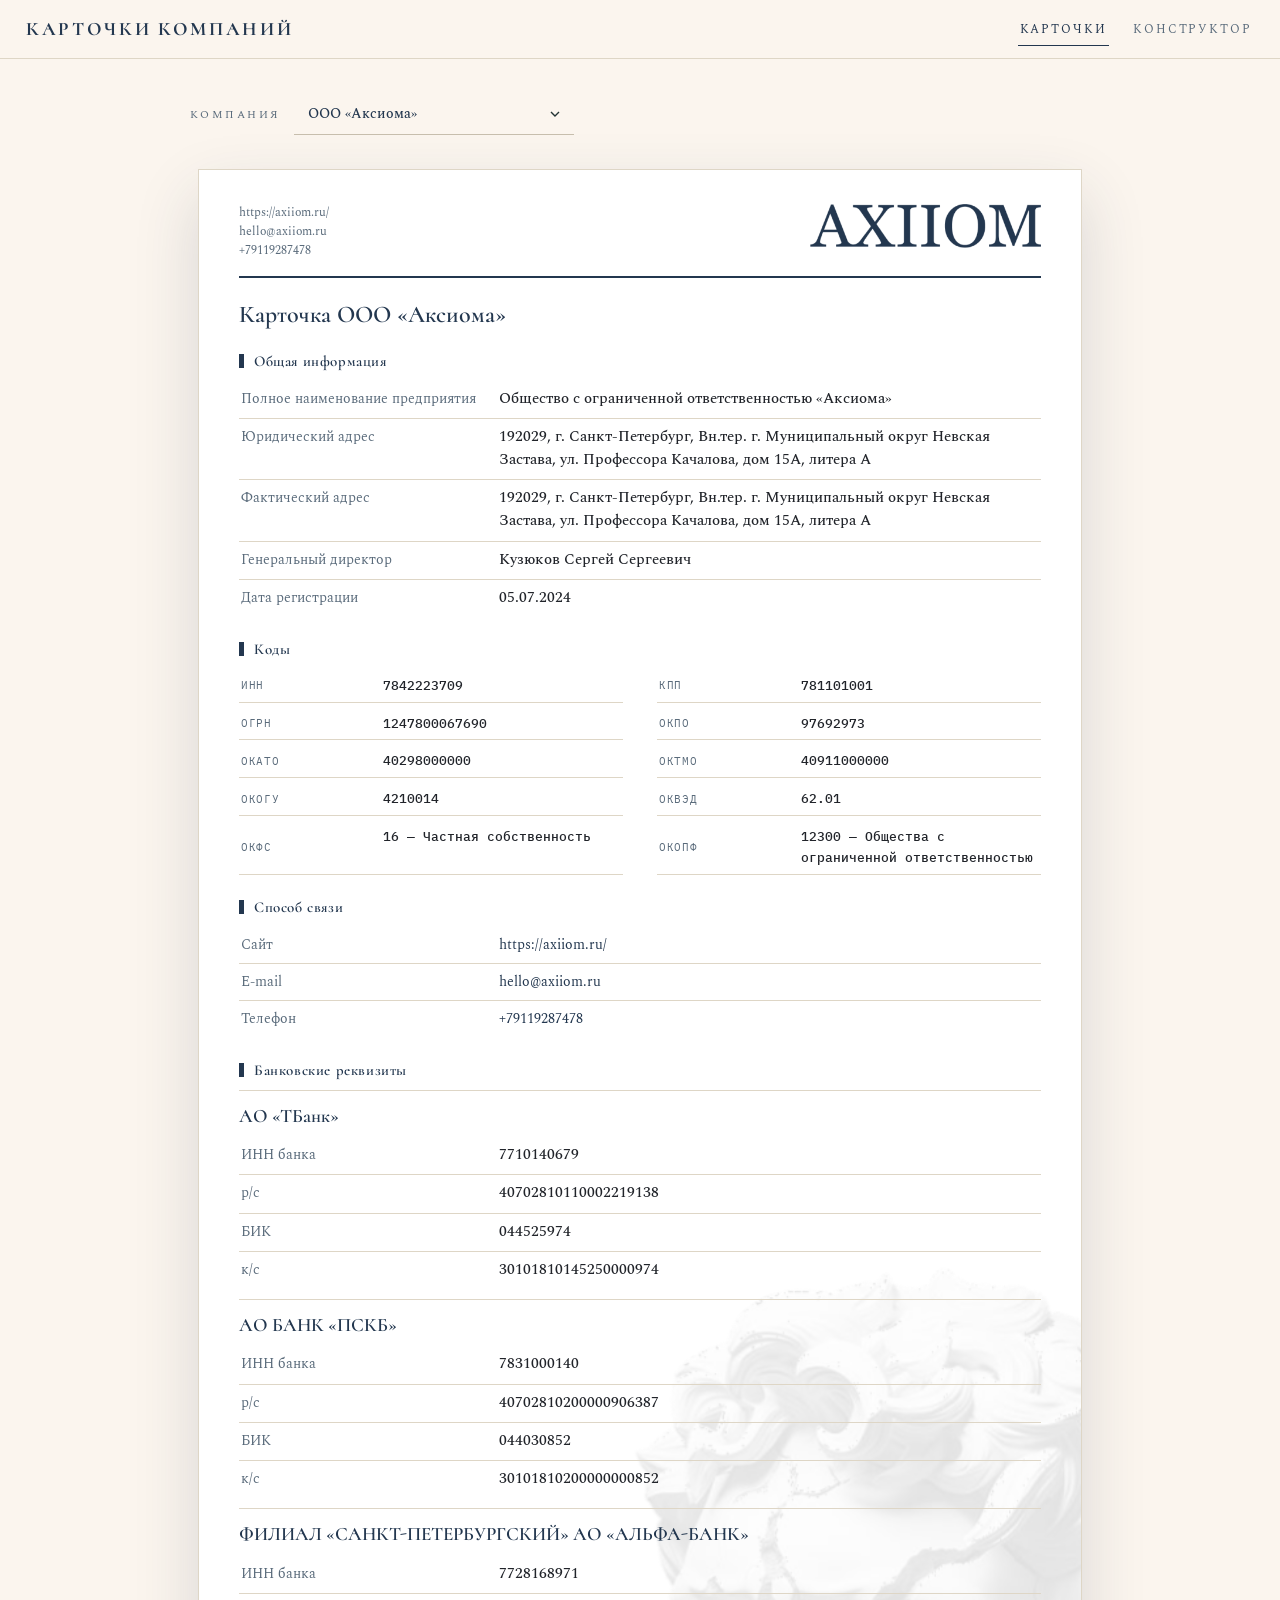
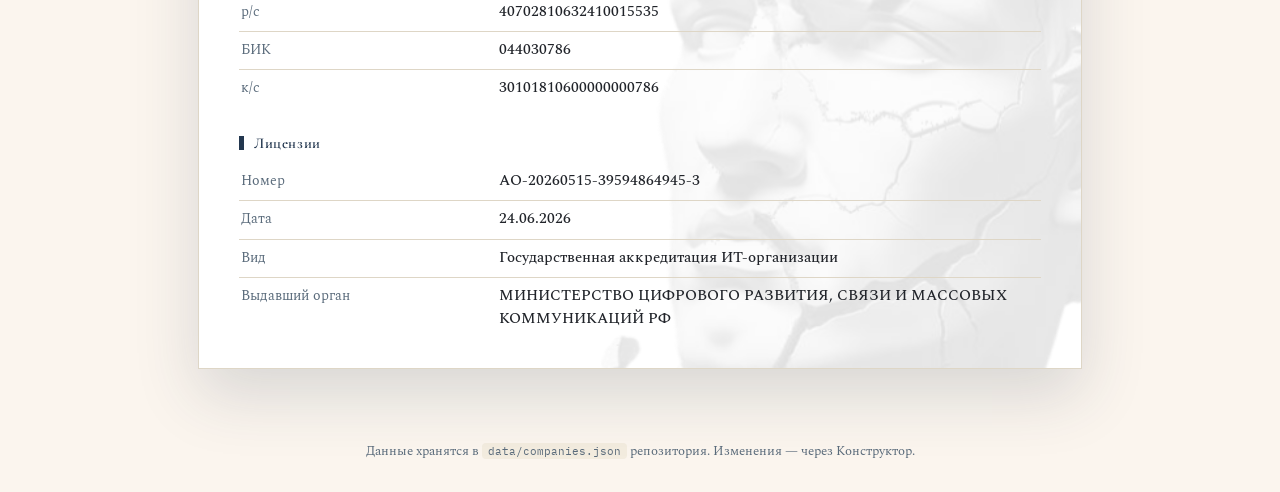
==== index.html @ a58bec32 "feat: лицензии/аккредитации в конструкторе, превью A4-пропорций, полировка выпадающих списков + фикс" ====
<!DOCTYPE html>
<html lang="ru">
<head>
  <meta charset="utf-8">
  <meta name="viewport" content="width=device-width, initial-scale=1">
  <title>Карточки компаний</title>
  <link rel="icon" href="assets/favicon.svg">
  <link rel="preconnect" href="https://fonts.googleapis.com">
  <link rel="preconnect" href="https://fonts.gstatic.com" crossorigin>
  <link rel="stylesheet" href="https://fonts.googleapis.com/css2?family=Cormorant:ital,wght@0,500;0,600;0,700;1,600&family=Spectral:wght@400;500&family=IBM+Plex+Mono:wght@400;500&display=swap">
  <link rel="stylesheet" href="assets/styles.css?v=8">
</head>
<body data-page="index">
  <header class="topbar">
    <div class="brand">Карточки компаний</div>
    <nav>
      <a href="index.html" class="active">Карточки</a>
      <a href="constructor.html">Конструктор</a>
    </nav>
  </header>
  <main class="container">
    <div class="company-select">
      <label for="selCompany">Компания</label>
      <select id="selCompany"></select>
    </div>
    <div id="cards" class="card-single"></div>
  </main>
  <footer class="foot">Данные хранятся в <code>data/companies.json</code> репозитория. Изменения — через Конструктор.</footer>
  <script src="assets/app.js?v=9"></script>
</body>
</html>
---- assets/styles.css ----
:root{
  --paper:#fbf5ee;
  --paper2:#f3ecdf;
  --card:#ffffff;
  --navy:#23374f;
  --navy-deep:#1c2e42;
  --ink:#21242a;
  --muted:#5a6b7b;
  --line:#c8bfae;
  --line-soft:#ded6c6;
  --shadow:0 26px 60px color-mix(in srgb, #23374f 16%, transparent);
  --f-display:'Cormorant', Georgia, 'Times New Roman', serif;
  --f-body:'Spectral', Georgia, serif;
  --f-mono:'IBM Plex Mono', ui-monospace, SFMono-Regular, Menlo, monospace;
  --backdrop:url("backdrop_axioma.png");
}
*{box-sizing:border-box}
html,body{margin:0;padding:0}
body{background:var(--paper); color:var(--ink); font:15px/1.6 var(--f-body); -webkit-font-smoothing:antialiased}

.topbar{
  display:flex; align-items:center; justify-content:space-between; padding:14px 26px;
  background:color-mix(in srgb, var(--paper) 88%, transparent);
  border-bottom:1px solid var(--line-soft); position:sticky; top:0; z-index:10;
}
.brand{font-family:var(--f-display); font-weight:700; font-size:19px; letter-spacing:.14em; text-transform:uppercase; color:var(--navy)}
.topbar nav a{
  font-family:var(--f-body); font-size:12px; letter-spacing:.16em; text-transform:uppercase;
  color:var(--muted); text-decoration:none; margin-left:18px; padding:6px 2px; border-bottom:1px solid transparent;
}
.topbar nav a.active,.topbar nav a:hover{color:var(--navy); border-bottom-color:var(--navy)}
.container{max-width:1040px; margin:0 auto; padding:34px 26px}
.foot{text-align:center; color:var(--muted); padding:30px; font-size:13px}
code{font-family:var(--f-mono); font-size:.86em; background:var(--paper2); padding:1px 6px; border-radius:4px}

.company-select{display:flex; align-items:center; gap:14px; margin:0 auto 26px; max-width:900px}
.company-select label{font-size:11px; letter-spacing:.22em; text-transform:uppercase; color:var(--muted)}
.company-select select{
  appearance:none; padding:10px 36px 10px 14px; font:500 14px var(--f-body); color:var(--navy);
  background:transparent url("data:image/svg+xml,%3Csvg xmlns='http://www.w3.org/2000/svg' width='10' height='6'%3E%3Cpath d='M1 1l4 4 4-4' stroke='%23233' stroke-width='1.4' fill='none'/%3E%3C/svg%3E") no-repeat right 14px center;
  border:none; border-bottom:1.5px solid var(--line); border-radius:0; min-width:280px; cursor:pointer;
}
.company-select select:focus-visible{outline:2px solid var(--navy); outline-offset:3px}

.card-single{max-width:900px; margin:0 auto}
#cards.card-single{padding:8px}

/* ======== КАРТОЧКА (референс: AXIIOM) ======== */
.card{
  position:relative; overflow:hidden;
  background:var(--card);
  border:1px solid var(--line-soft);
  box-shadow:var(--shadow);
  padding:34px 40px 30px;
}
.card::before{
  content:""; position:absolute; inset:0; z-index:0; pointer-events:none;
  background-image:var(--backdrop);
  background-repeat:no-repeat;
  background-position:right bottom;
  background-size:var(--backdrop-size, auto 44%);
  opacity:var(--backdrop-opacity, .5);
}
.card > *{position:relative; z-index:1}

/* шапка: контакты слева, логотип справа */
.card-top{display:flex; align-items:flex-start; justify-content:space-between; gap:24px}
.card-contacts{font-size:12px; line-height:1.55; color:var(--muted)}
.card-contacts a{color:var(--muted); text-decoration:none}
.card-contacts a:hover{color:var(--navy)}
.card-logo{height:44px; width:auto; display:block}

.card-rule{height:2px; background:var(--navy); margin:16px 0 18px}

.card-title{font-family:var(--f-display); font-weight:600; font-size:24px; color:var(--navy); margin-bottom:6px}

/* секции */
.section{margin-top:14px}
.section + .section{margin-top:18px; padding-top:2px}
.section h3{
  font-family:var(--f-display); font-weight:600; font-size:15px; letter-spacing:.04em;
  color:var(--navy); margin:0 0 8px;
}
.section h3::before{content:""; display:inline-block; width:5px; height:14px; background:var(--navy); margin-right:10px; vertical-align:-2px}

/* строки поле/значение */
.row{
  display:grid; grid-template-columns:minmax(190px,240px) 1fr;
  column-gap:18px; padding:7px 2px; border-bottom:1px solid var(--line-soft);
}
.row:last-child{border-bottom:none}
.row .k{font-size:14px; color:var(--muted)}
.row .v{font-size:14.5px; font-weight:500; overflow-wrap:anywhere}

/* коды */
.codes-grid{display:grid; grid-template-columns:repeat(2,minmax(0,1fr)); gap:6px 34px; padding-top:2px}
.code{display:grid; grid-template-columns:minmax(80px,130px) 1fr; gap:12px; padding:5px 2px; border-bottom:1px solid var(--line-soft)}
.code .k{font-family:var(--f-mono); font-size:11px; letter-spacing:.06em; text-transform:uppercase; color:var(--muted); align-self:center}
.code .v{font-family:var(--f-mono); font-size:13px; font-weight:500; overflow-wrap:anywhere}

/* способ связи */
.contacts{display:flex; flex-direction:column}
.contacts a{
  display:grid; grid-template-columns:minmax(190px,240px) 1fr; column-gap:18px;
  padding:7px 2px; text-decoration:none; color:inherit; border-bottom:1px solid var(--line-soft);
}
.contacts a:last-child{border-bottom:none}
.contacts .k{font-size:14px; color:var(--muted)}
.contacts .v{font-size:14px; color:var(--navy)}
.contacts a:hover .v{text-decoration:underline; text-underline-offset:3px}
.contacts a:focus-visible{outline:2px solid var(--navy); outline-offset:2px}

/* банки */
.bank-block{padding:8px 0 4px; margin-top:6px; border-top:1px solid var(--line-soft)}
.bank-block:first-child{border-top:none; margin-top:0; padding-top:0}
.bank-name{font-family:var(--f-display); font-weight:600; font-size:19px; color:var(--navy); margin:2px 0 6px}

/* конструктор */
.builder-layout{display:grid; grid-template-columns:340px 1fr; gap:28px; align-items:start}
@media(max-width:920px){.builder-layout{grid-template-columns:1fr}}
.controls{background:var(--paper2); border:1px solid var(--line-soft); padding:20px; position:sticky; top:84px}
.controls label{display:block; font-size:12px; color:var(--muted); margin:12px 0 4px}
.controls select{
  display:block; width:100%; appearance:none; -webkit-appearance:none;
  padding:10px 38px 10px 13px;
  background:var(--card) url("data:image/svg+xml,%3Csvg xmlns='http://www.w3.org/2000/svg' width='12' height='7'%3E%3Cpath d='M1 1l5 5 5-5' stroke='%2323374f' stroke-width='1.6' fill='none' stroke-linecap='round'/%3E%3C/svg%3E") no-repeat right 13px center;
  color:var(--ink); font:inherit; border:1px solid var(--line); border-radius:8px;
  cursor:pointer;
}
.controls select:hover{border-color:var(--stone)}
.controls select:focus-visible{outline:2px solid var(--navy); outline-offset:2px}
.controls input[type=text]{width:100%; padding:9px 11px; background:var(--card); color:var(--ink); border:1px solid var(--line); border-radius:8px; font:inherit}
.controls input[type=text]:focus-visible{outline:2px solid var(--navy); outline-offset:2px}
fieldset{border:1px solid var(--line-soft); margin:16px 0 0; padding:10px 14px}
legend{font-size:10.5px; text-transform:uppercase; letter-spacing:.2em; color:var(--navy); padding:0 6px}
.chk{display:flex; align-items:center; gap:9px; margin:6px 0; font-size:13.5px; cursor:pointer}
.chk input{accent-color:var(--navy); width:15px; height:15px}
.actions{display:flex; flex-wrap:wrap; gap:10px; margin-top:18px}
button{cursor:pointer; border:1px solid var(--line); background:transparent; color:var(--ink); padding:10px 16px; font:500 13px var(--f-body); letter-spacing:.05em}
button:hover{border-color:var(--navy); color:var(--navy)}
button.primary{background:var(--navy); border-color:var(--navy); color:var(--paper)}
button.primary:hover{background:var(--navy-deep); color:var(--paper)}
.preview-pane{min-width:0; padding:18px; background:var(--card); border:1px solid var(--line-soft)}
.preview-pane h2{margin:0 0 14px; font-family:var(--f-display); font-size:17px; color:var(--navy)}
.preview-pane #preview{overflow-x:auto}
.preview-pane .card{width:794px; max-width:none; margin:0 auto}
.preview-pane #preview{overflow-x:auto}
.status{margin-top:10px; min-height:16px; font-size:12px; color:var(--navy); white-space:pre-wrap}

@media(max-width:720px){
  .card{padding:22px 18px 24px}
  .card-top{flex-wrap:wrap}
  .card-contacts{font-size:11px}
  .card-logo{height:28px}
  .row,.contacts a{grid-template-columns:130px 1fr}
  .codes-grid{grid-template-columns:1fr}
  .code{grid-template-columns:100px 1fr}
  .container{padding:22px 16px}
}

/* ======== ПЕЧАТЬ: ровно одна страница A4 ======== */
@page{size:A4; margin:0}
@media print{
  html,body{background:var(--card); margin:0; padding:0; -webkit-print-color-adjust:exact; print-color-adjust:exact}
  .topbar,.company-select,.foot,.controls,#actions,.status,.preview-pane h2{display:none !important}
  .builder-layout{display:block}
  .container{max-width:none; padding:0; margin:0}
  .preview-pane{background:var(--card); border:none; padding:0}
  .card-single{max-width:none; padding:0; margin:0}
  #cards.card-single{padding:0}
  .card{
    width:210mm; height:290mm; padding:10mm 13mm; margin:0;
    border:none; box-shadow:none; overflow:hidden; border-radius:0;
  }
  .preview-pane .card, .card-single .card{width:210mm; max-width:210mm; height:290mm}
  #cards,.card-single,.container,body,html,main{margin:0; padding:0}
  .card > *{position:static}
  .card::before{
    background-position:right bottom;
  background-size:auto 44%;
    opacity:.5;
    -webkit-mask-image:none;
            mask-image:none;
  }
  .card-logo{height:8mm}
  .card-rule{margin:8px 0 9px}
  .card-title{font-size:16pt}
  .section{margin-top:5px}
  .section + .section{margin-top:6px; padding-top:0}
  .section h3{margin:0 0 3px; font-size:11pt}
  .section h3::before{height:9px; margin-right:7px}
  .row,.contacts a{padding:2px 0; column-gap:14px}
  .row{grid-template-columns:minmax(140px,170px) 1fr}
  .contacts a{grid-template-columns:minmax(140px,170px) 1fr}
  .row .k,.row .v,.contacts .k,.contacts .v{font-size:8.5pt; line-height:1.3}
  .codes-grid{grid-template-columns:1fr 1fr; gap:2px 24px}
  .code{padding:2px 0; gap:8px; grid-template-columns:minmax(64px,104px) 1fr}
  .code .k{font-size:6.5pt; letter-spacing:.03em}
  .code .v{font-size:8pt; line-height:1.25}
  .bank-block{padding:3px 0 1px; margin-top:2px}
  .bank-block:first-child{margin-top:0; padding-top:0}
  .bank-name{font-size:10pt; margin:0 0 1px}
}
@media(prefers-reduced-motion:reduce){*{transition:none!important; animation:none!important; scroll-behavior:auto!important}}
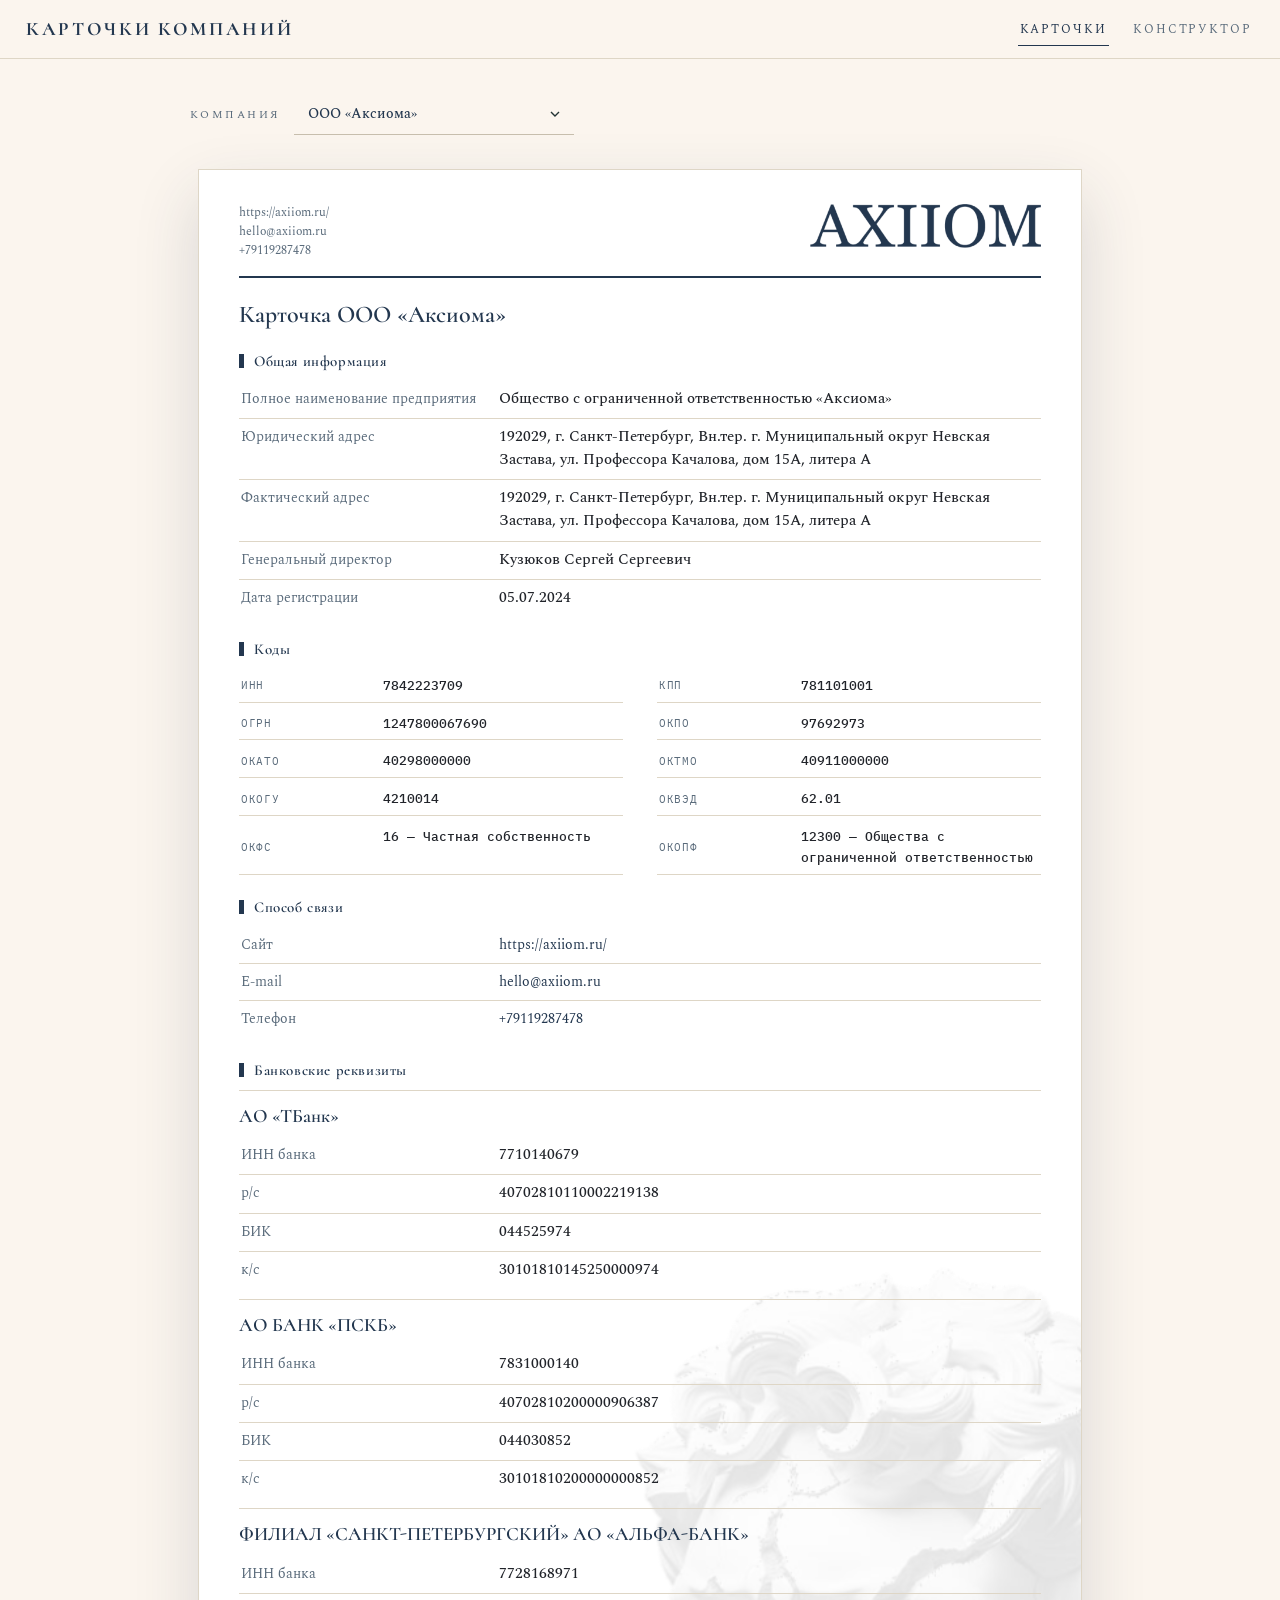
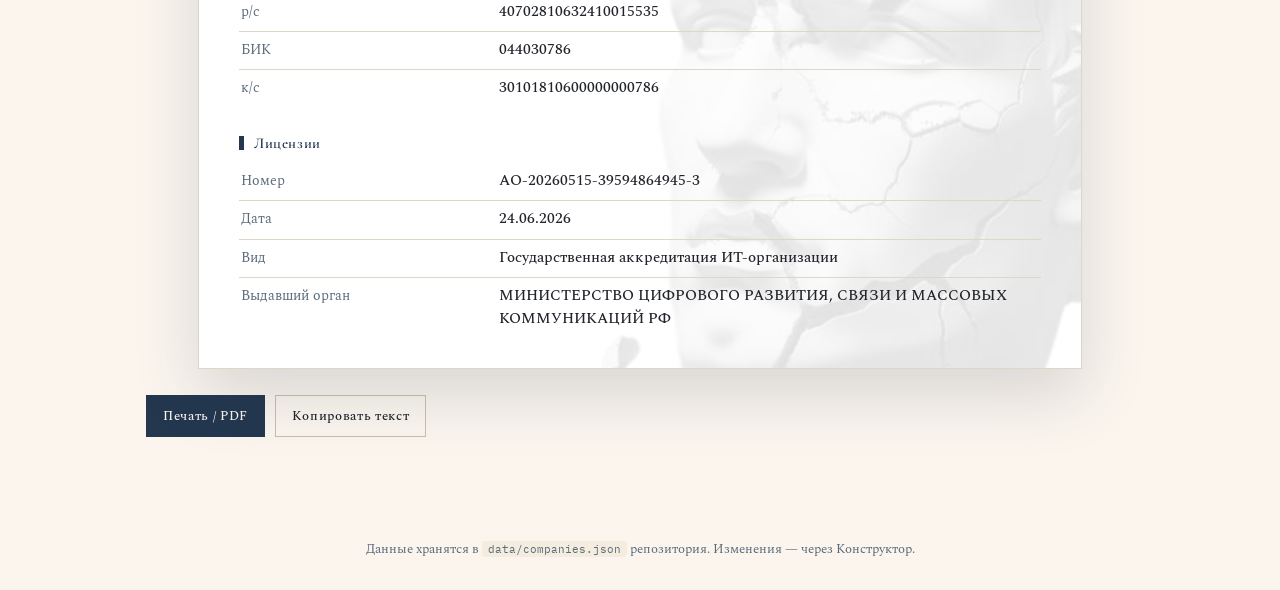
==== commit 19508955: "feat: кнопки Печать/PDF и Копировать на главной; фикс перекрытия кнопок в мобильном конструкторе - i" ====
--- a/index.html
+++ b/index.html
@@ -8,7 +8,7 @@
   <link rel="preconnect" href="https://fonts.googleapis.com">
   <link rel="preconnect" href="https://fonts.gstatic.com" crossorigin>
   <link rel="stylesheet" href="https://fonts.googleapis.com/css2?family=Cormorant:ital,wght@0,500;0,600;0,700;1,600&family=Spectral:wght@400;500&family=IBM+Plex+Mono:wght@400;500&display=swap">
-  <link rel="stylesheet" href="assets/styles.css?v=8">
+  <link rel="stylesheet" href="assets/styles.css?v=10">
 </head>
 <body data-page="index">
   <header class="topbar">
@@ -24,8 +24,10 @@
       <select id="selCompany"></select>
     </div>
     <div id="cards" class="card-single"></div>
+    <div id="actions" class="actions"></div>
+    <pre id="status" class="status"></pre>
   </main>
   <footer class="foot">Данные хранятся в <code>data/companies.json</code> репозитория. Изменения — через Конструктор.</footer>
-  <script src="assets/app.js?v=9"></script>
+  <script src="assets/app.js?v=10"></script>
 </body>
 </html>
--- a/assets/styles.css
+++ b/assets/styles.css
@@ -148,14 +148,16 @@
 .status{margin-top:10px; min-height:16px; font-size:12px; color:var(--navy); white-space:pre-wrap}
 
 @media(max-width:720px){
-  .card{padding:22px 18px 24px}
-  .card-top{flex-wrap:wrap}
+  .controls{position:static}
+  .card{padding:20px 16px 22px}
+  .card-top{flex-wrap:wrap; gap:14px}
   .card-contacts{font-size:11px}
-  .card-logo{height:28px}
-  .row,.contacts a{grid-template-columns:130px 1fr}
+  .card-logo{height:24px}
+  .row,.contacts a{grid-template-columns:minmax(96px,38%) 1fr; column-gap:10px}
   .codes-grid{grid-template-columns:1fr}
-  .code{grid-template-columns:100px 1fr}
-  .container{padding:22px 16px}
+  .code{grid-template-columns:minmax(88px,40%) 1fr}
+  .container{padding:18px 14px}
+  .card::before{background-size:auto 34%; opacity:.4}
 }
 
 /* ======== ПЕЧАТЬ: ровно одна страница A4 ======== */
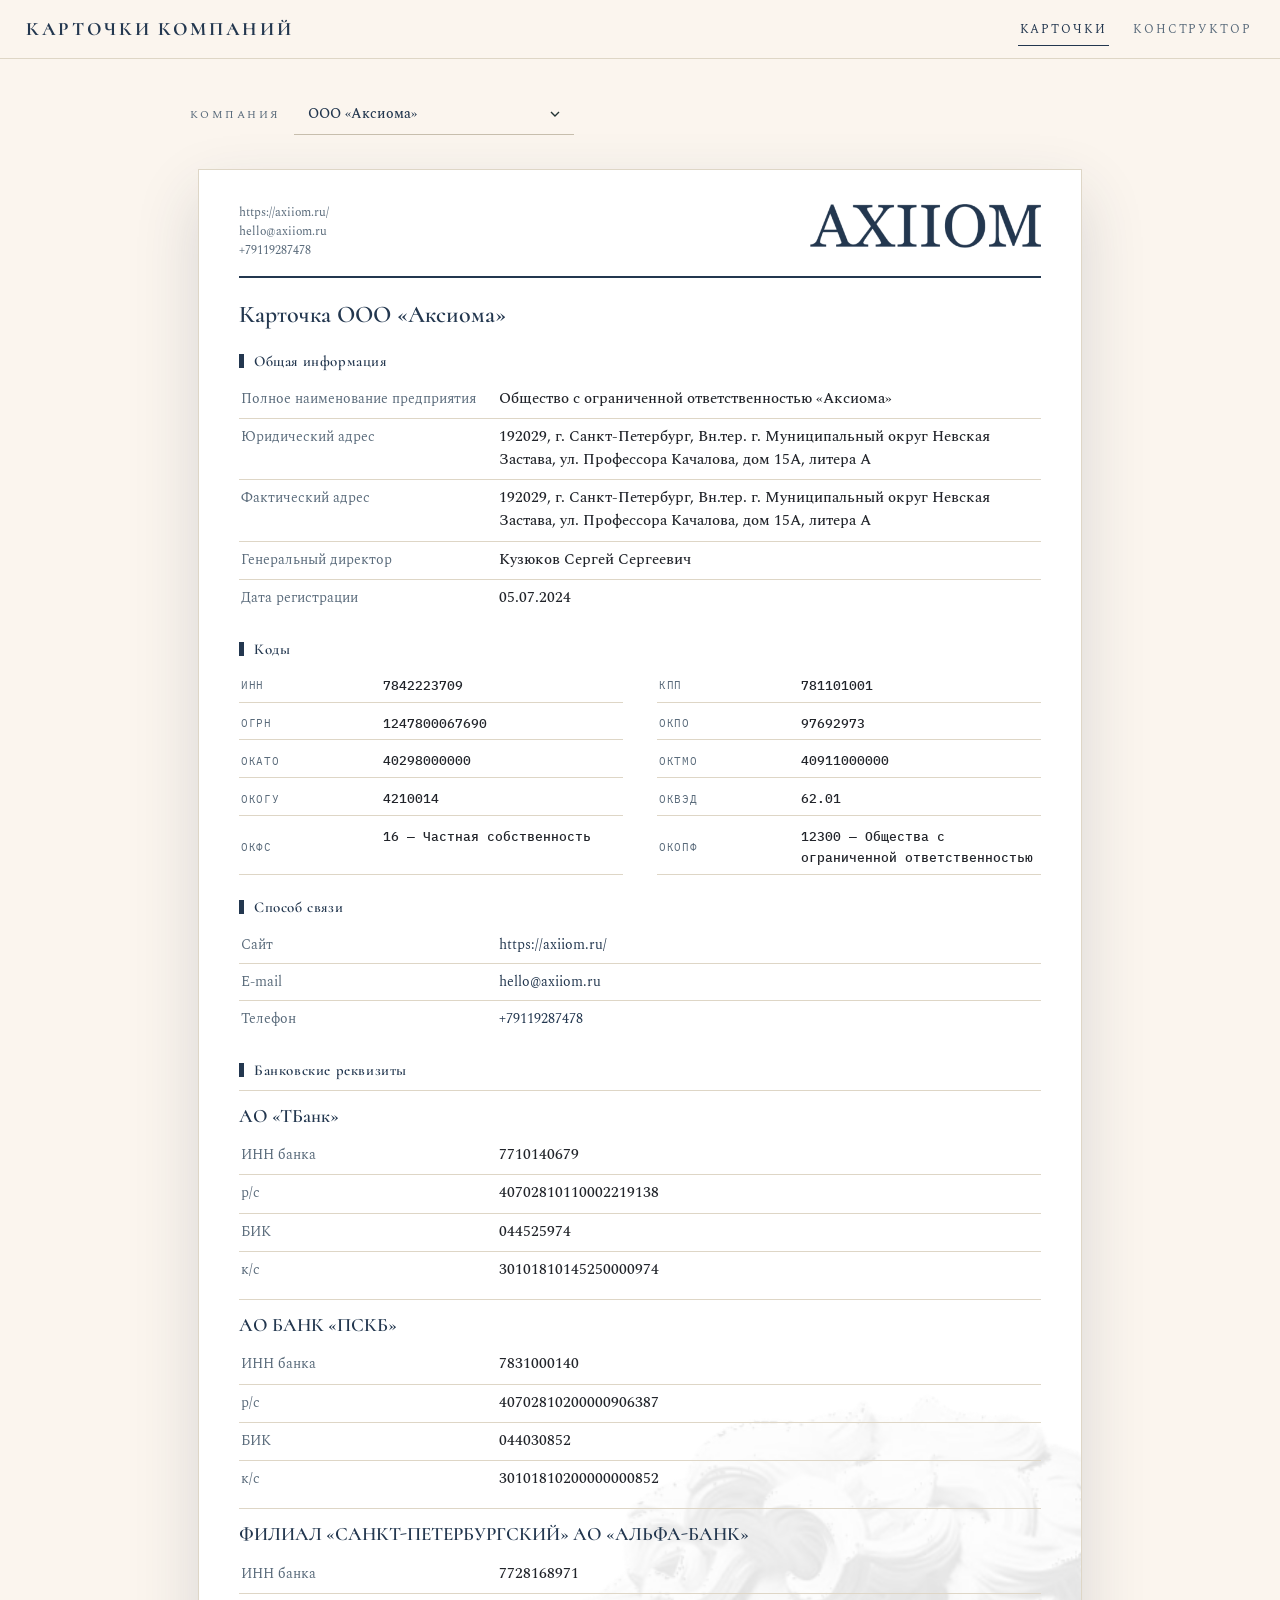
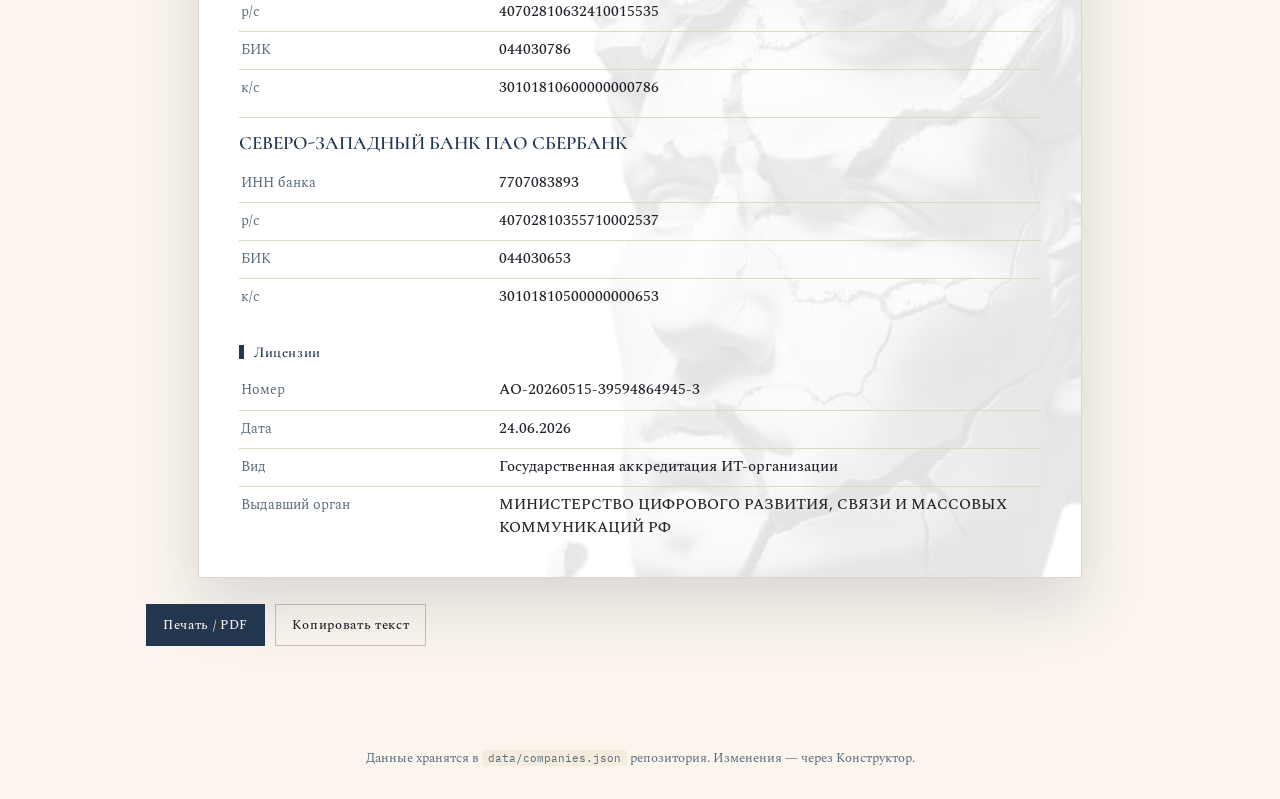
==== commit be38afc0: "feat: текстовый логотип «Arental» для Атмосферы (Lora 600, высота как у логотипа Аксиомы)" ====
--- a/index.html
+++ b/index.html
@@ -7,8 +7,8 @@
   <link rel="icon" href="assets/favicon.svg">
   <link rel="preconnect" href="https://fonts.googleapis.com">
   <link rel="preconnect" href="https://fonts.gstatic.com" crossorigin>
-  <link rel="stylesheet" href="https://fonts.googleapis.com/css2?family=Cormorant:ital,wght@0,500;0,600;0,700;1,600&family=Spectral:wght@400;500&family=IBM+Plex+Mono:wght@400;500&display=swap">
-  <link rel="stylesheet" href="assets/styles.css?v=10">
+  <link rel="stylesheet" href="https://fonts.googleapis.com/css2?family=Cormorant:ital,wght@0,500;0,600;0,700;1,600&family=Spectral:wght@400;500&family=IBM+Plex+Mono:wght@400;500&family=Lora:wght@400;500;600;700&display=swap">
+  <link rel="stylesheet" href="assets/styles.css?v=12">
 </head>
 <body data-page="index">
   <header class="topbar">
--- a/assets/styles.css
+++ b/assets/styles.css
@@ -69,6 +69,7 @@
 .card-contacts a{color:var(--muted); text-decoration:none}
 .card-contacts a:hover{color:var(--navy)}
 .card-logo{height:44px; width:auto; display:block}
+.card-logo-text{height:44px; line-height:44px; display:block; white-space:nowrap; font-family:'Lora', Georgia, serif; font-weight:600; color:var(--navy); font-size:63px}
 
 .card-rule{height:2px; background:var(--navy); margin:16px 0 18px}
 
@@ -153,6 +154,7 @@
   .card-top{flex-wrap:wrap; gap:14px}
   .card-contacts{font-size:11px}
   .card-logo{height:24px}
+  .card-logo-text{height:24px; line-height:24px; font-size:34px}
   .row,.contacts a{grid-template-columns:minmax(96px,38%) 1fr; column-gap:10px}
   .codes-grid{grid-template-columns:1fr}
   .code{grid-template-columns:minmax(88px,40%) 1fr}
@@ -185,6 +187,7 @@
             mask-image:none;
   }
   .card-logo{height:8mm}
+  .card-logo-text{height:8mm; line-height:8mm; font-size:11.5mm}
   .card-rule{margin:8px 0 9px}
   .card-title{font-size:16pt}
   .section{margin-top:5px}
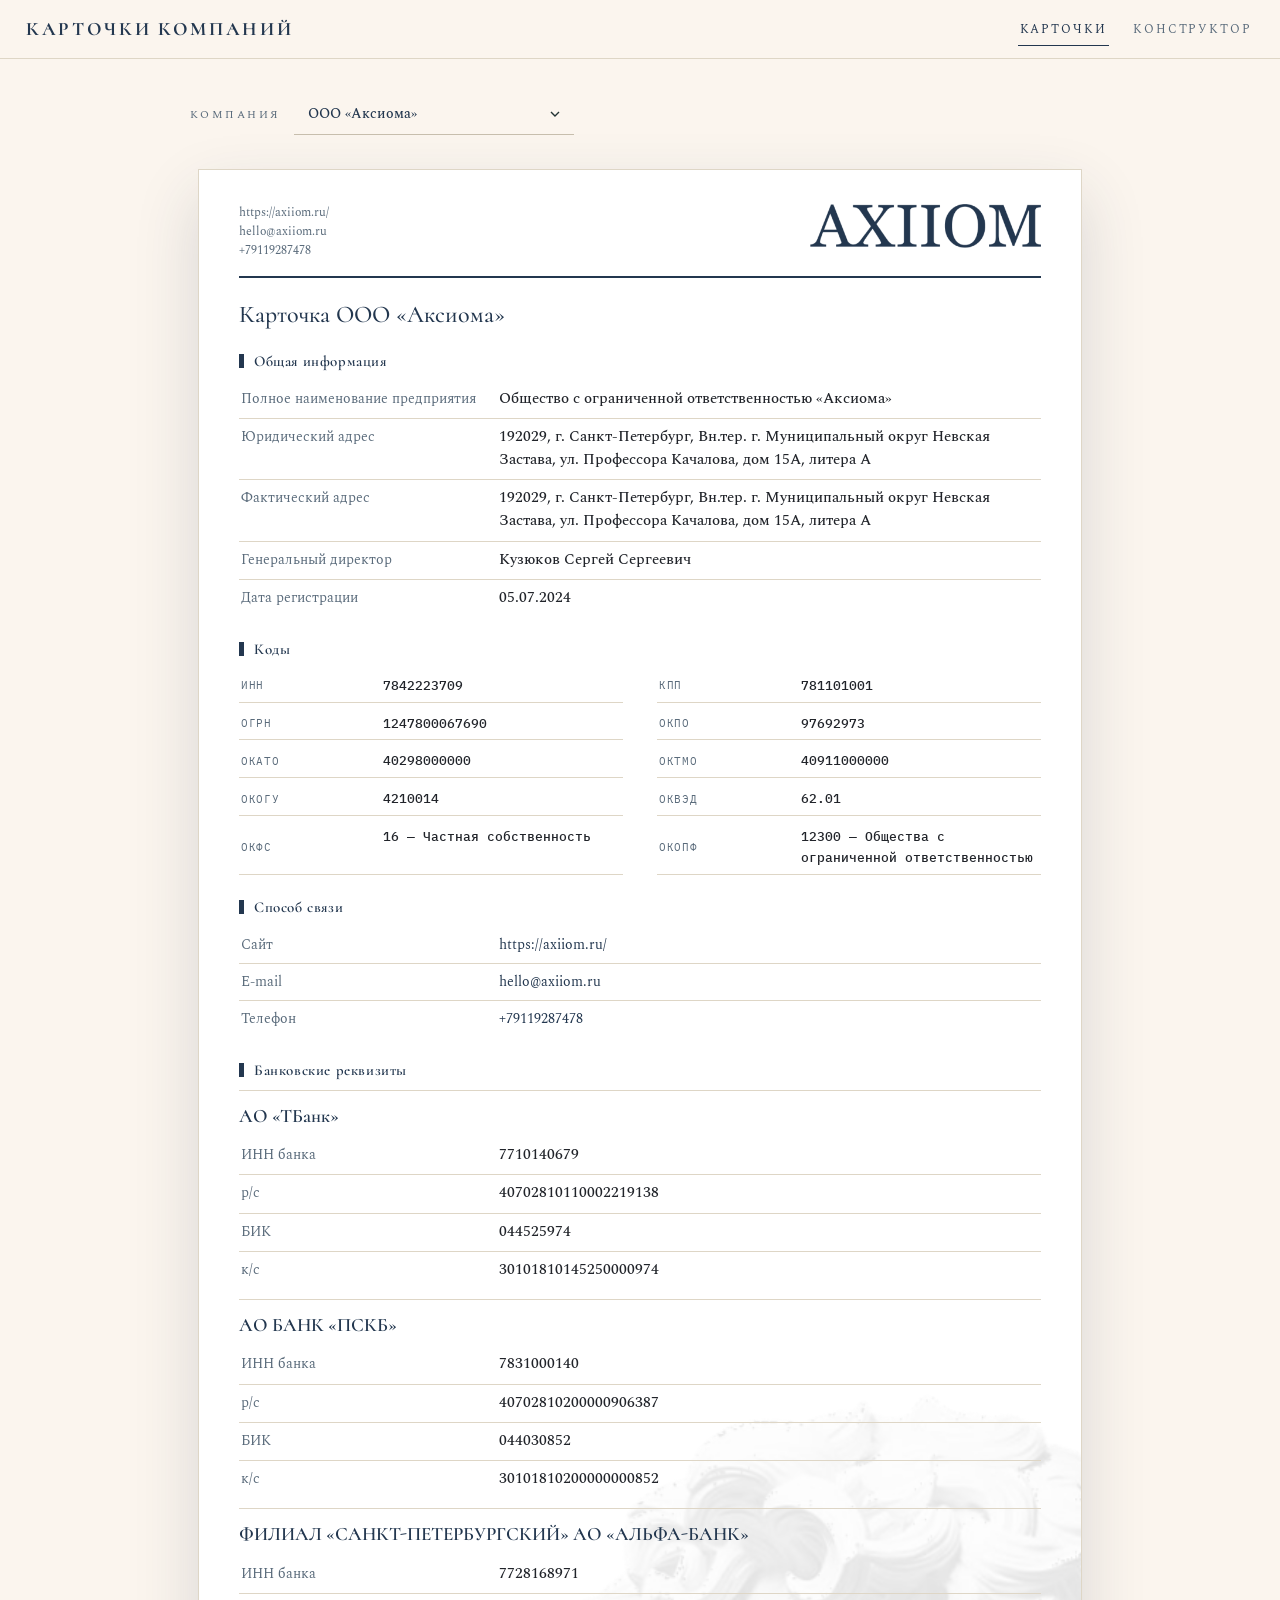
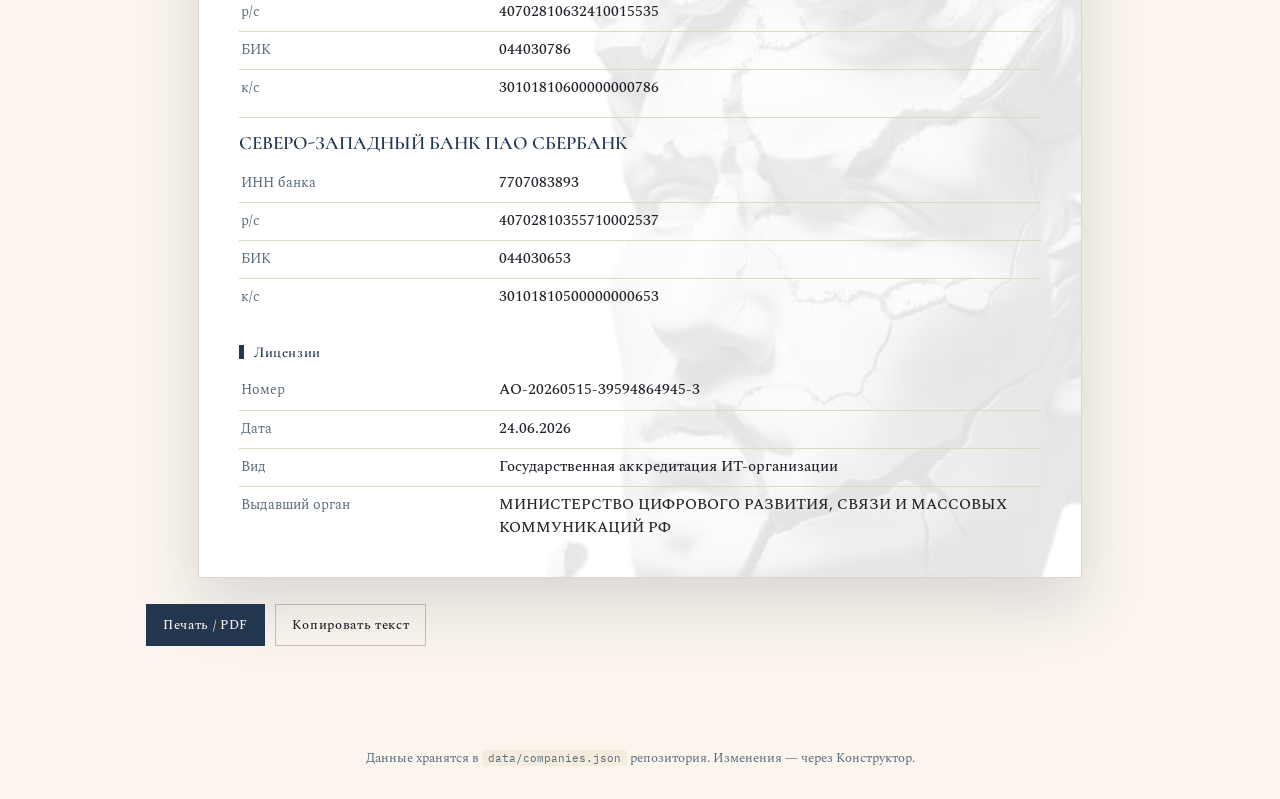
==== commit 91f71a1e: "feat(logo): use SVG wordmark for Atmosfera brand mark Replace the Lora text span with an asset logo " ====
--- a/index.html
+++ b/index.html
@@ -7,8 +7,8 @@
   <link rel="icon" href="assets/favicon.svg">
   <link rel="preconnect" href="https://fonts.googleapis.com">
   <link rel="preconnect" href="https://fonts.gstatic.com" crossorigin>
-  <link rel="stylesheet" href="https://fonts.googleapis.com/css2?family=Cormorant:ital,wght@0,500;0,600;0,700;1,600&family=Spectral:wght@400;500&family=IBM+Plex+Mono:wght@400;500&family=Lora:wght@400;500;600;700&display=swap">
-  <link rel="stylesheet" href="assets/styles.css?v=12">
+  <link rel="stylesheet" href="https://fonts.googleapis.com/css2?family=Cormorant:ital,wght@0,500;0,600;0,700;1,600&family=Spectral:wght@400;500&family=IBM+Plex+Mono:wght@400;500&display=swap">
+  <link rel="stylesheet" href="assets/styles.css?v=13">
 </head>
 <body data-page="index">
   <header class="topbar">
--- a/assets/styles.css
+++ b/assets/styles.css
@@ -69,11 +69,10 @@
 .card-contacts a{color:var(--muted); text-decoration:none}
 .card-contacts a:hover{color:var(--navy)}
 .card-logo{height:44px; width:auto; display:block}
-.card-logo-text{height:44px; line-height:44px; display:block; white-space:nowrap; font-family:'Lora', Georgia, serif; font-weight:600; color:var(--navy); font-size:63px}
 
 .card-rule{height:2px; background:var(--navy); margin:16px 0 18px}
 
-.card-title{font-family:var(--f-display); font-weight:600; font-size:24px; color:var(--navy); margin-bottom:6px}
+.card-title{font-family:var(--f-display); font-weight:500; font-size:24px; color:var(--navy); margin-bottom:6px}
 
 /* секции */
 .section{margin-top:14px}
@@ -154,7 +153,6 @@
   .card-top{flex-wrap:wrap; gap:14px}
   .card-contacts{font-size:11px}
   .card-logo{height:24px}
-  .card-logo-text{height:24px; line-height:24px; font-size:34px}
   .row,.contacts a{grid-template-columns:minmax(96px,38%) 1fr; column-gap:10px}
   .codes-grid{grid-template-columns:1fr}
   .code{grid-template-columns:minmax(88px,40%) 1fr}
@@ -187,7 +185,6 @@
             mask-image:none;
   }
   .card-logo{height:8mm}
-  .card-logo-text{height:8mm; line-height:8mm; font-size:11.5mm}
   .card-rule{margin:8px 0 9px}
   .card-title{font-size:16pt}
   .section{margin-top:5px}
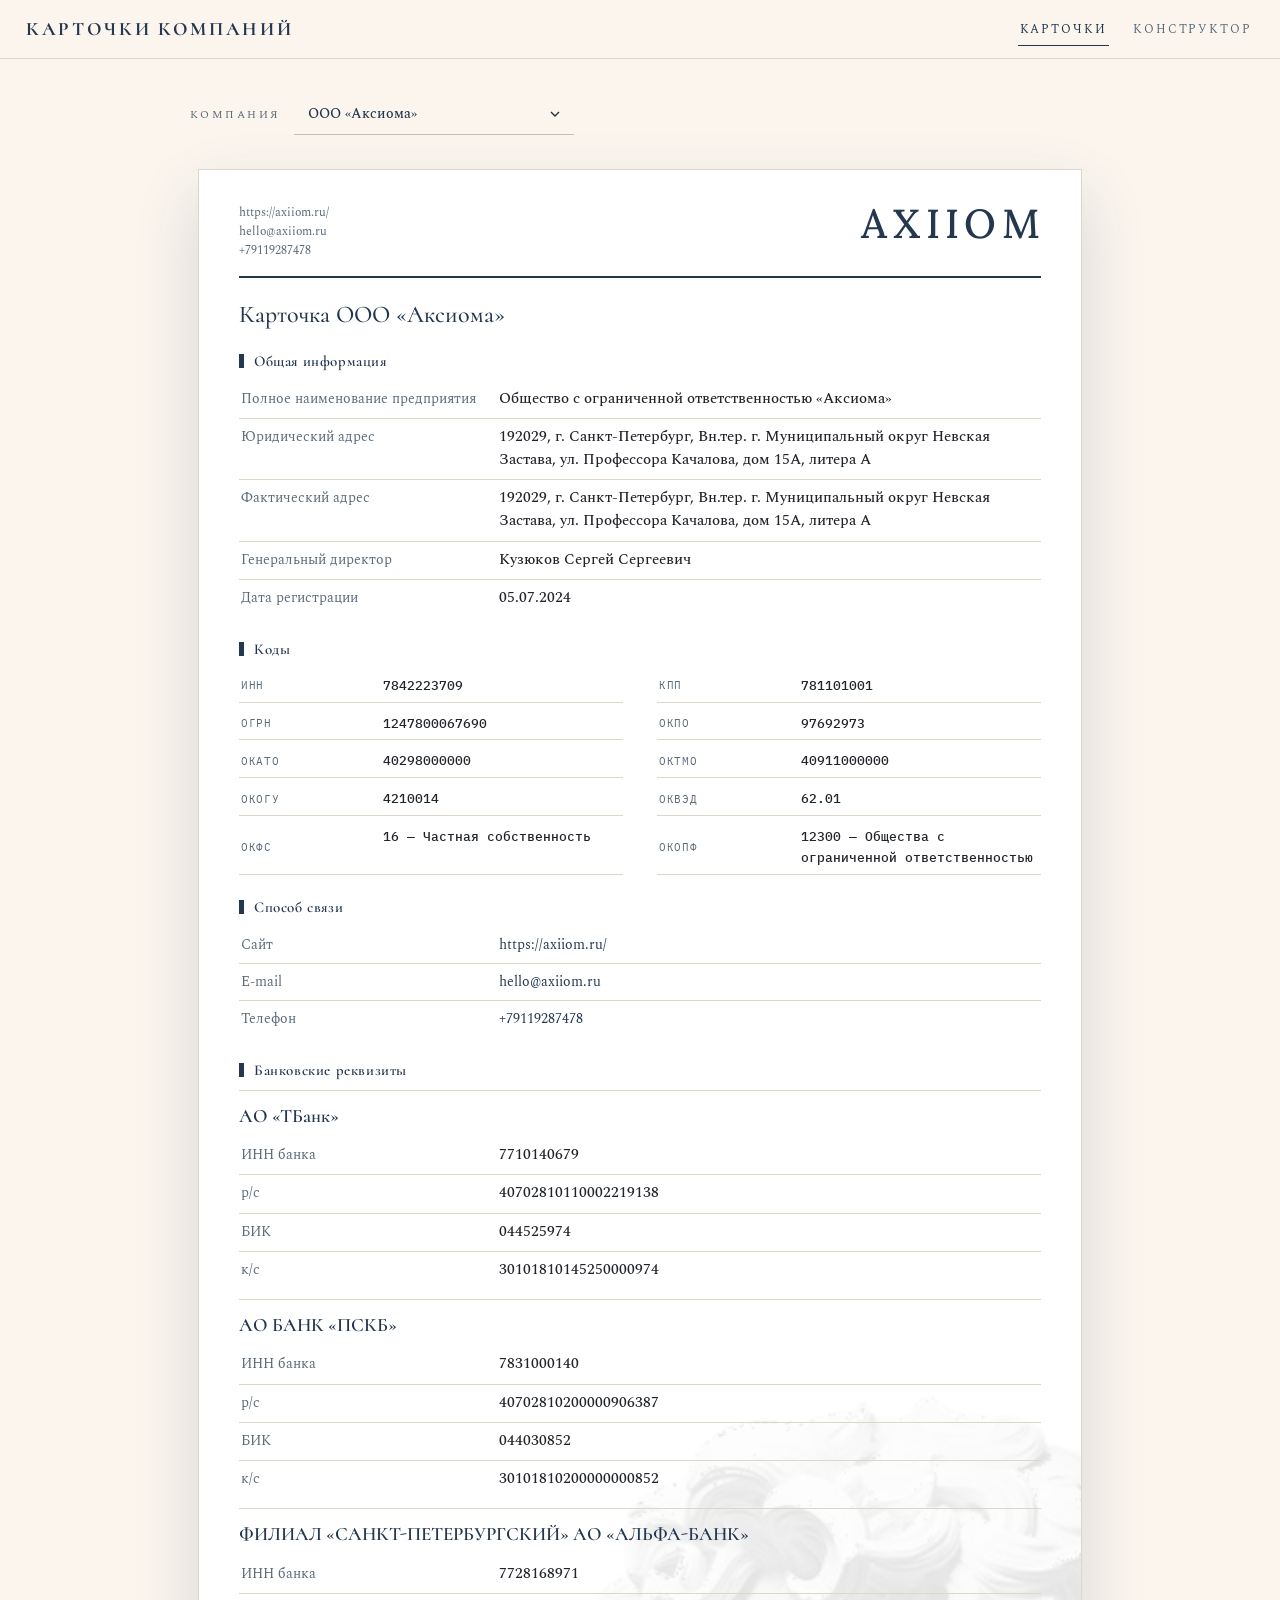
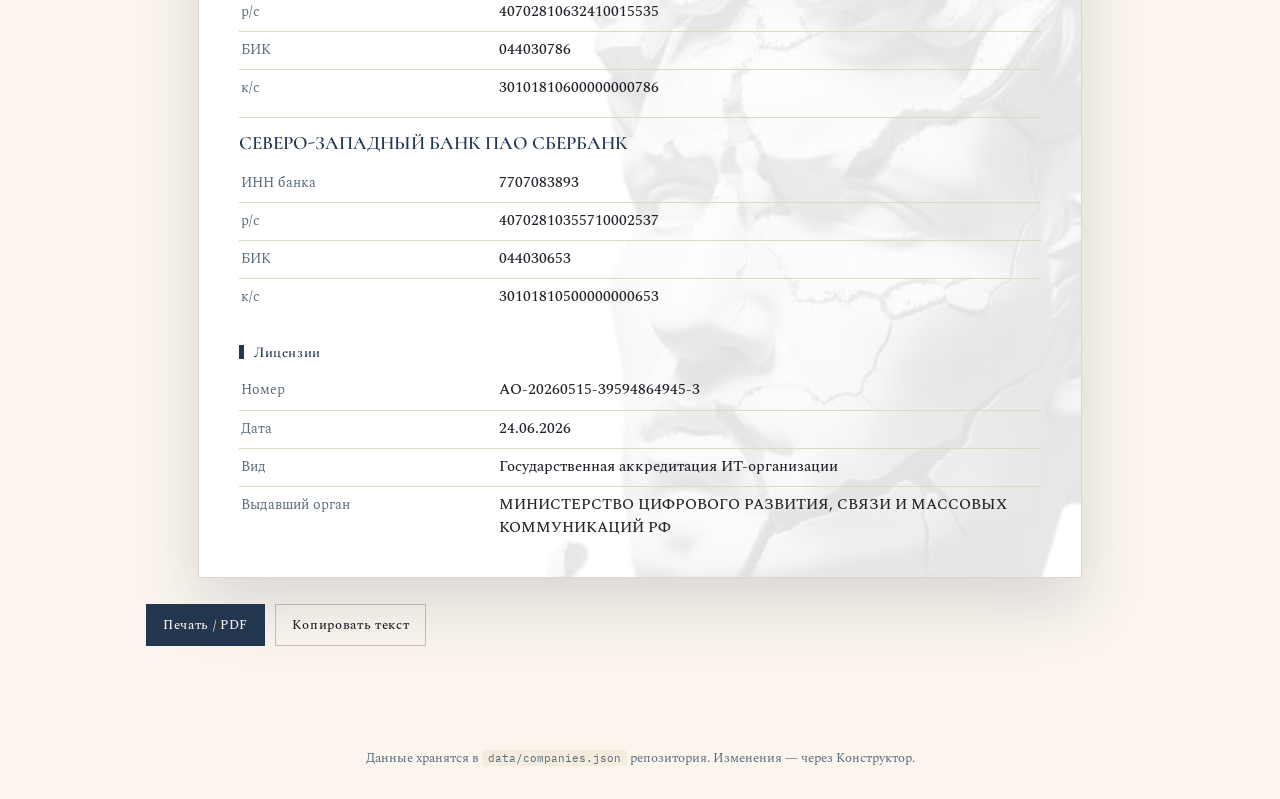
==== commit cfa47c9c: "feat(backdrop): use illustration SVG as Atmosfera card background Replace the letter-A watermark wit" ====
--- a/index.html
+++ b/index.html
@@ -28,6 +28,6 @@
     <pre id="status" class="status"></pre>
   </main>
   <footer class="foot">Данные хранятся в <code>data/companies.json</code> репозитория. Изменения — через Конструктор.</footer>
-  <script src="assets/app.js?v=10"></script>
+  <script src="assets/app.js?v=11"></script>
 </body>
 </html>
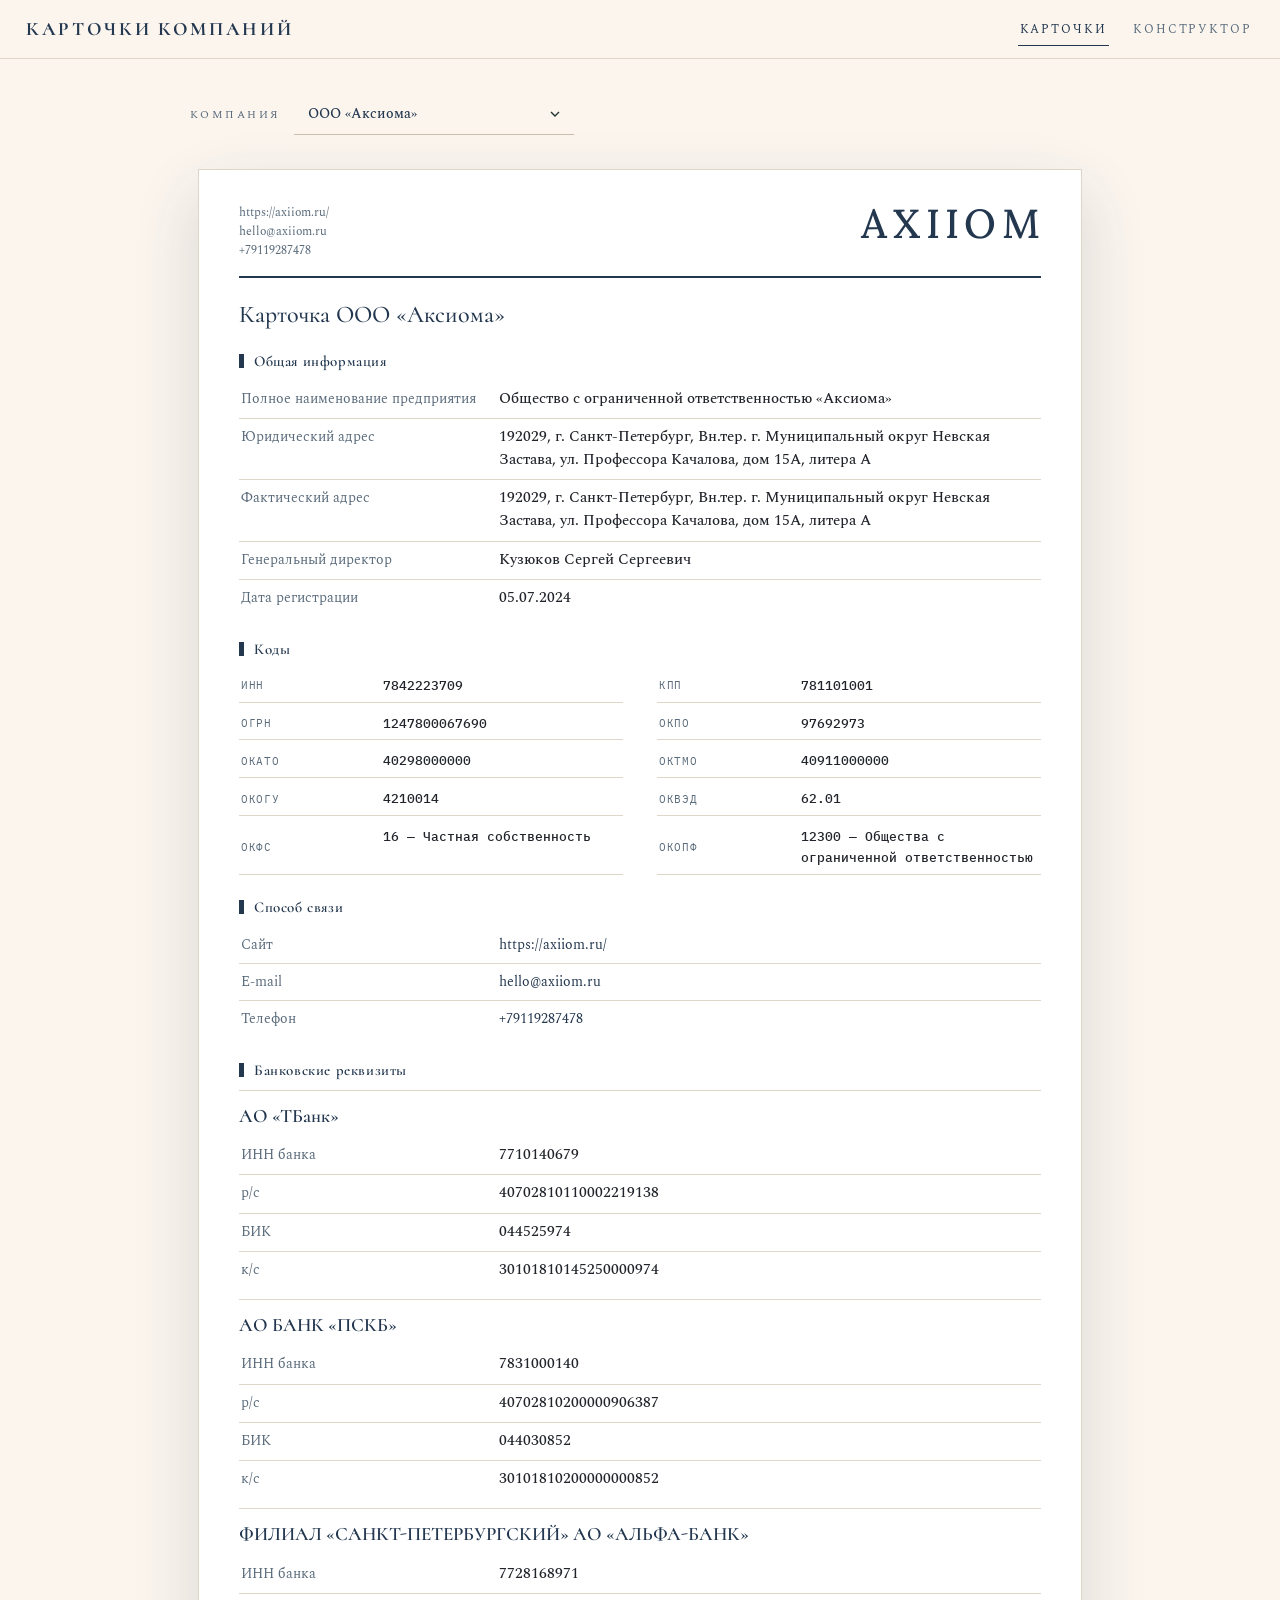
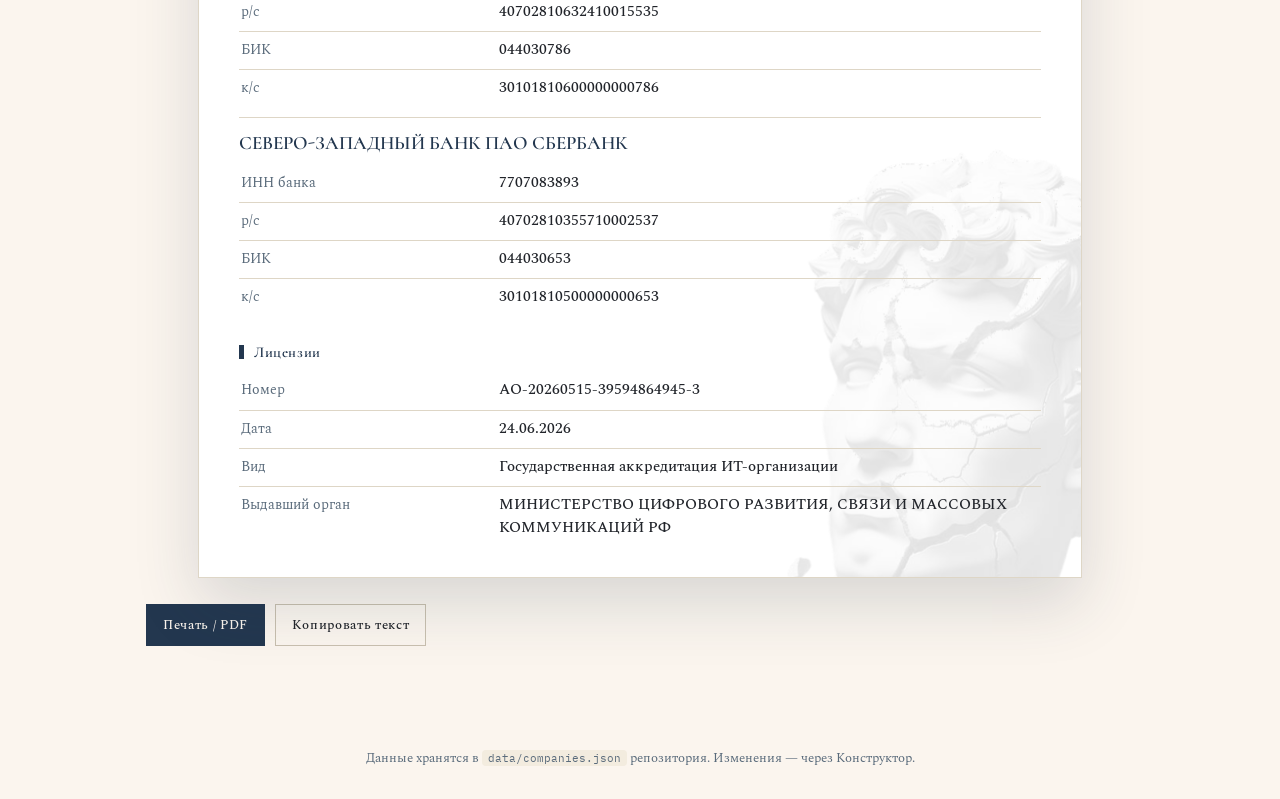
==== commit 107832b7: "fix(backdrop): match on-screen preview size to printed A4 The print CSS forces backdrop to auto 44% " ====
--- a/index.html
+++ b/index.html
@@ -8,7 +8,7 @@
   <link rel="preconnect" href="https://fonts.googleapis.com">
   <link rel="preconnect" href="https://fonts.gstatic.com" crossorigin>
   <link rel="stylesheet" href="https://fonts.googleapis.com/css2?family=Cormorant:ital,wght@0,500;0,600;0,700;1,600&family=Spectral:wght@400;500&family=IBM+Plex+Mono:wght@400;500&display=swap">
-  <link rel="stylesheet" href="assets/styles.css?v=13">
+  <link rel="stylesheet" href="assets/styles.css?v=14">
 </head>
 <body data-page="index">
   <header class="topbar">
@@ -28,6 +28,6 @@
     <pre id="status" class="status"></pre>
   </main>
   <footer class="foot">Данные хранятся в <code>data/companies.json</code> репозитория. Изменения — через Конструктор.</footer>
-  <script src="assets/app.js?v=11"></script>
+  <script src="assets/app.js?v=14"></script>
 </body>
 </html>
--- a/assets/styles.css
+++ b/assets/styles.css
@@ -58,7 +58,7 @@
   background-image:var(--backdrop);
   background-repeat:no-repeat;
   background-position:right bottom;
-  background-size:var(--backdrop-size, auto 44%);
+  background-size:var(--backdrop-size, auto 128mm);
   opacity:var(--backdrop-opacity, .5);
 }
 .card > *{position:relative; z-index:1}
